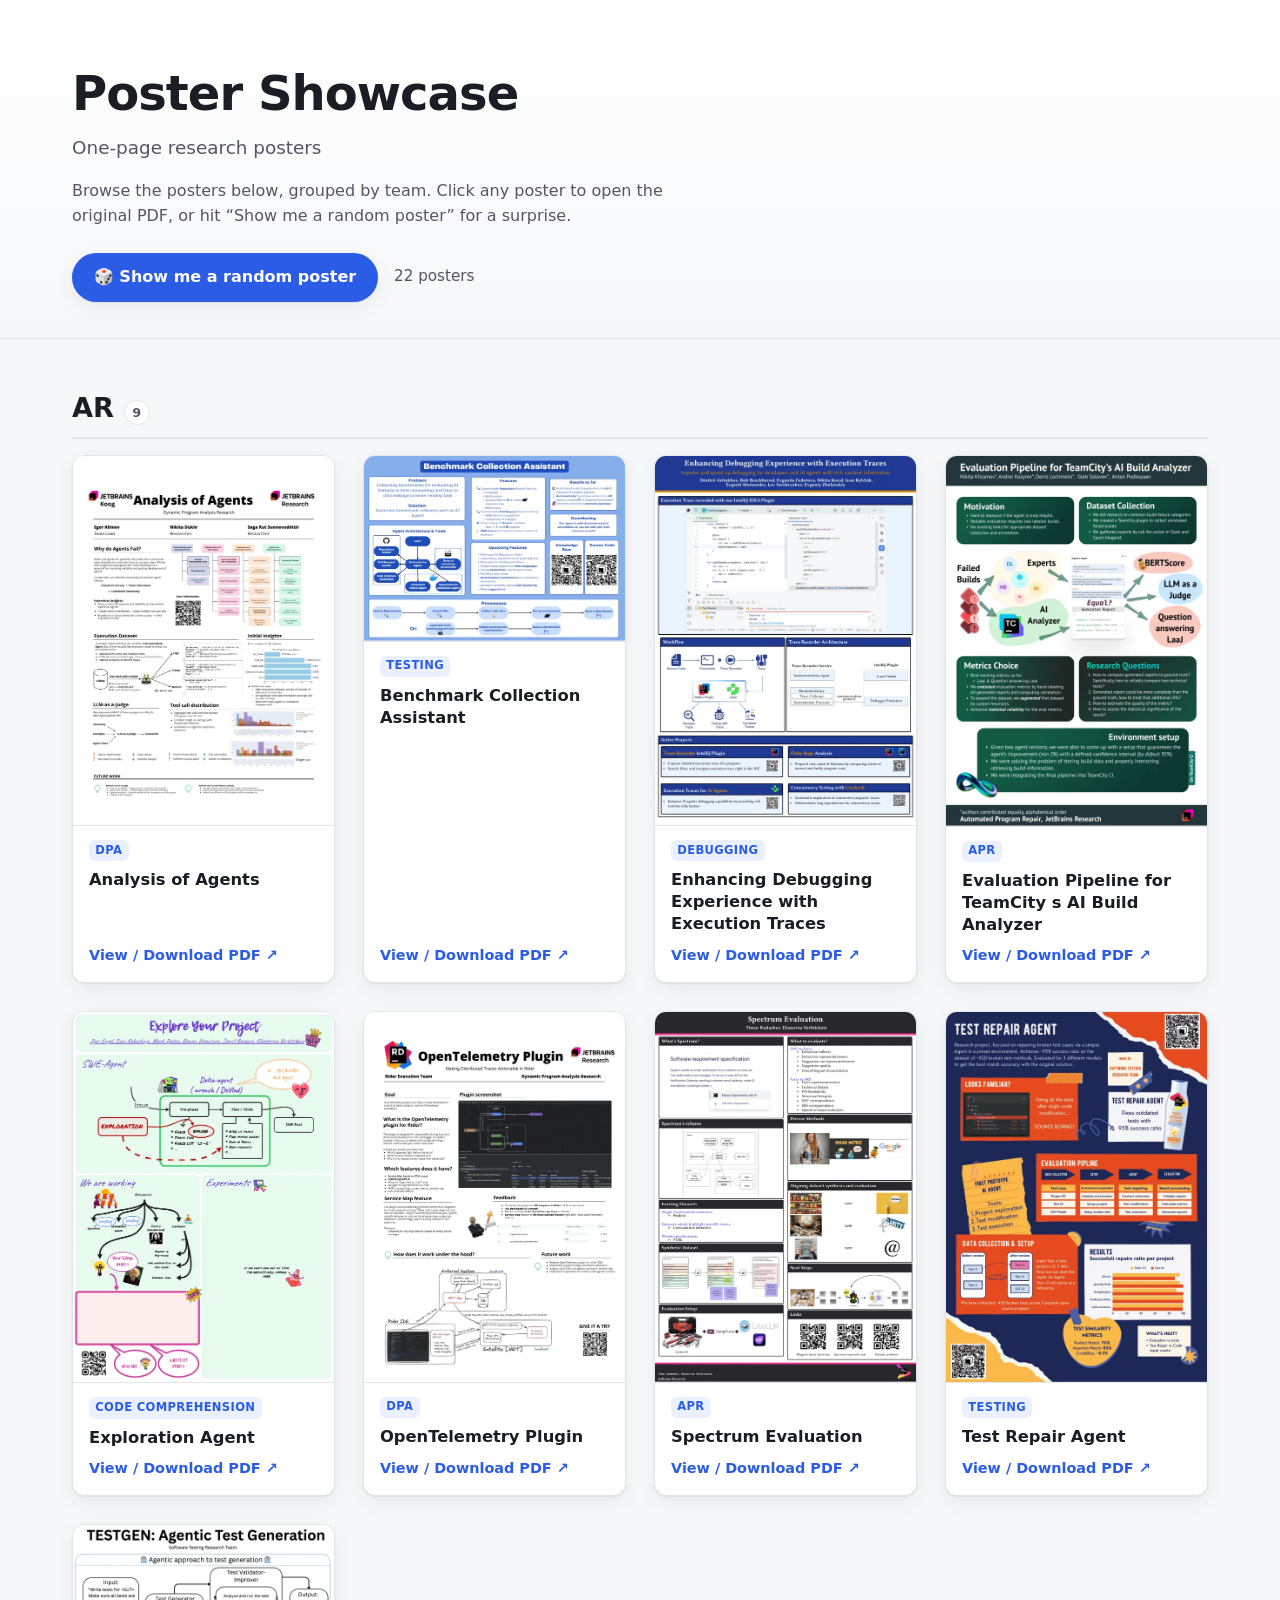
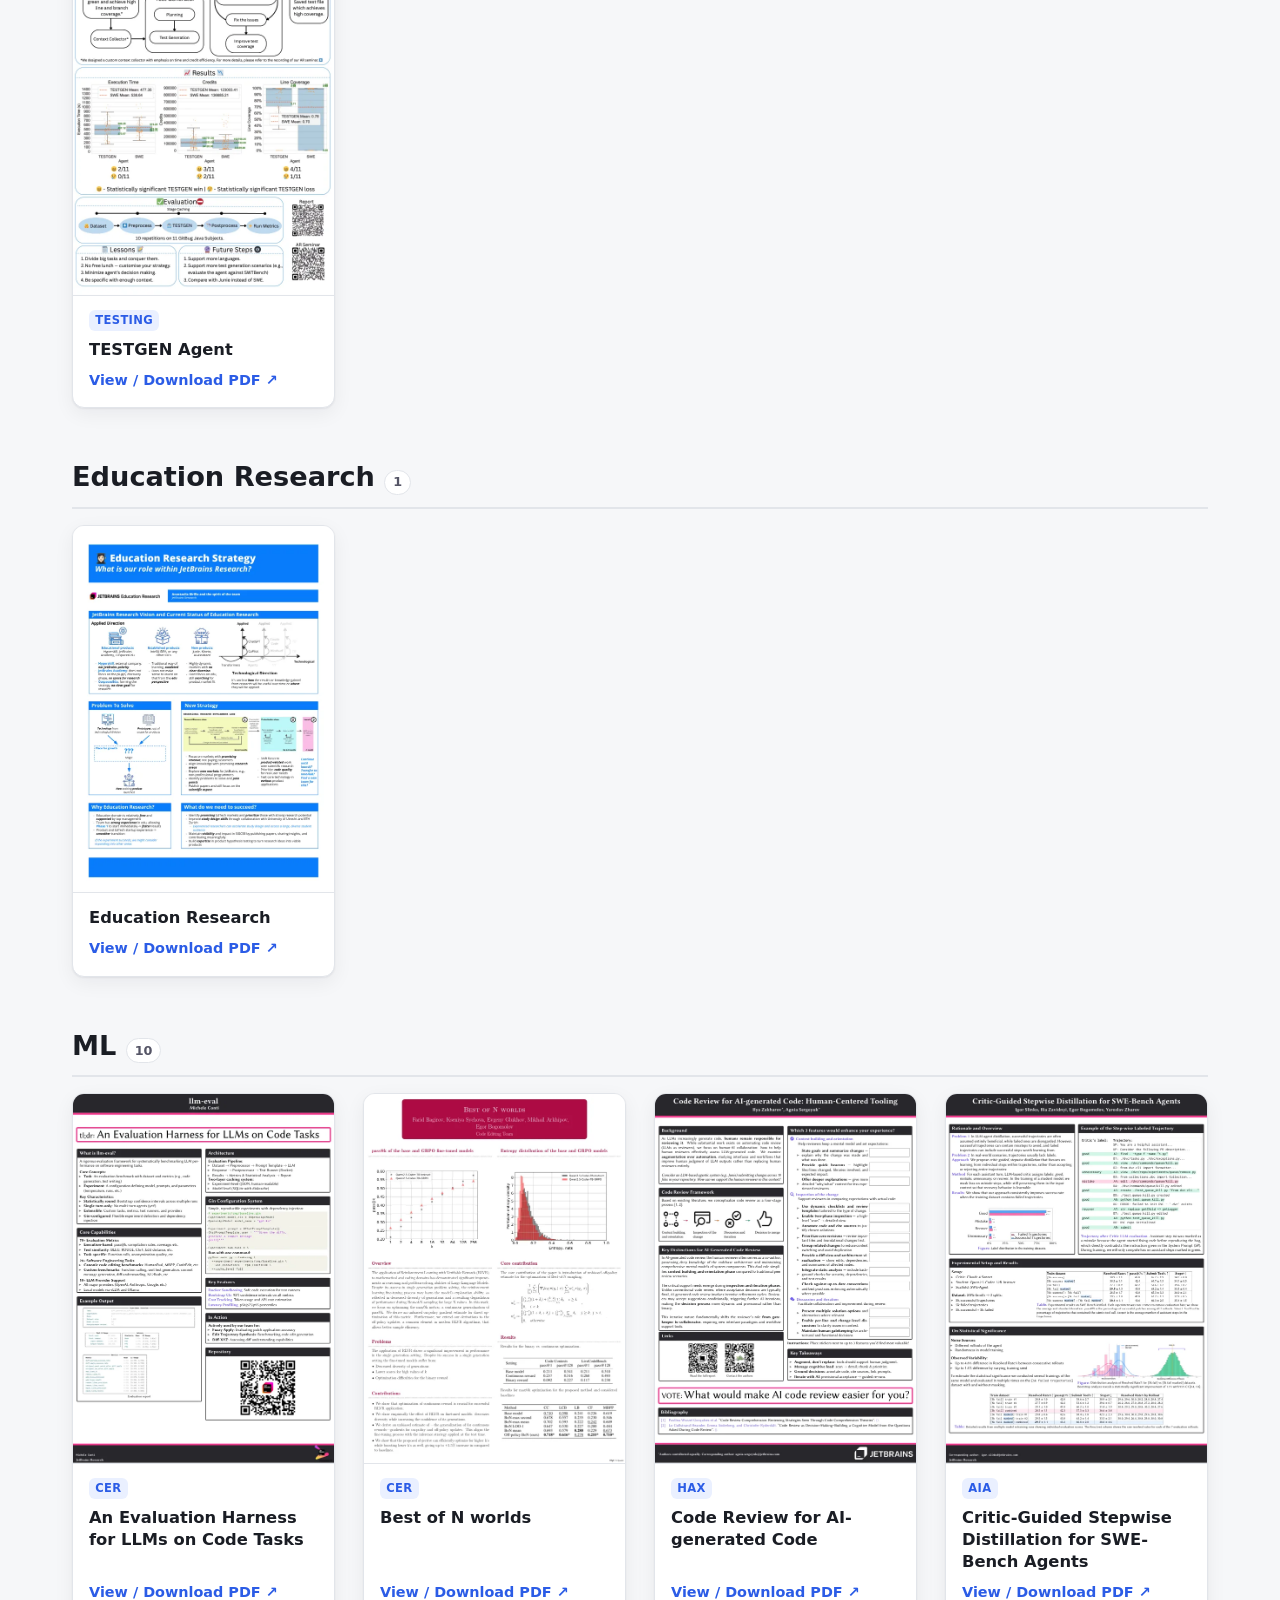
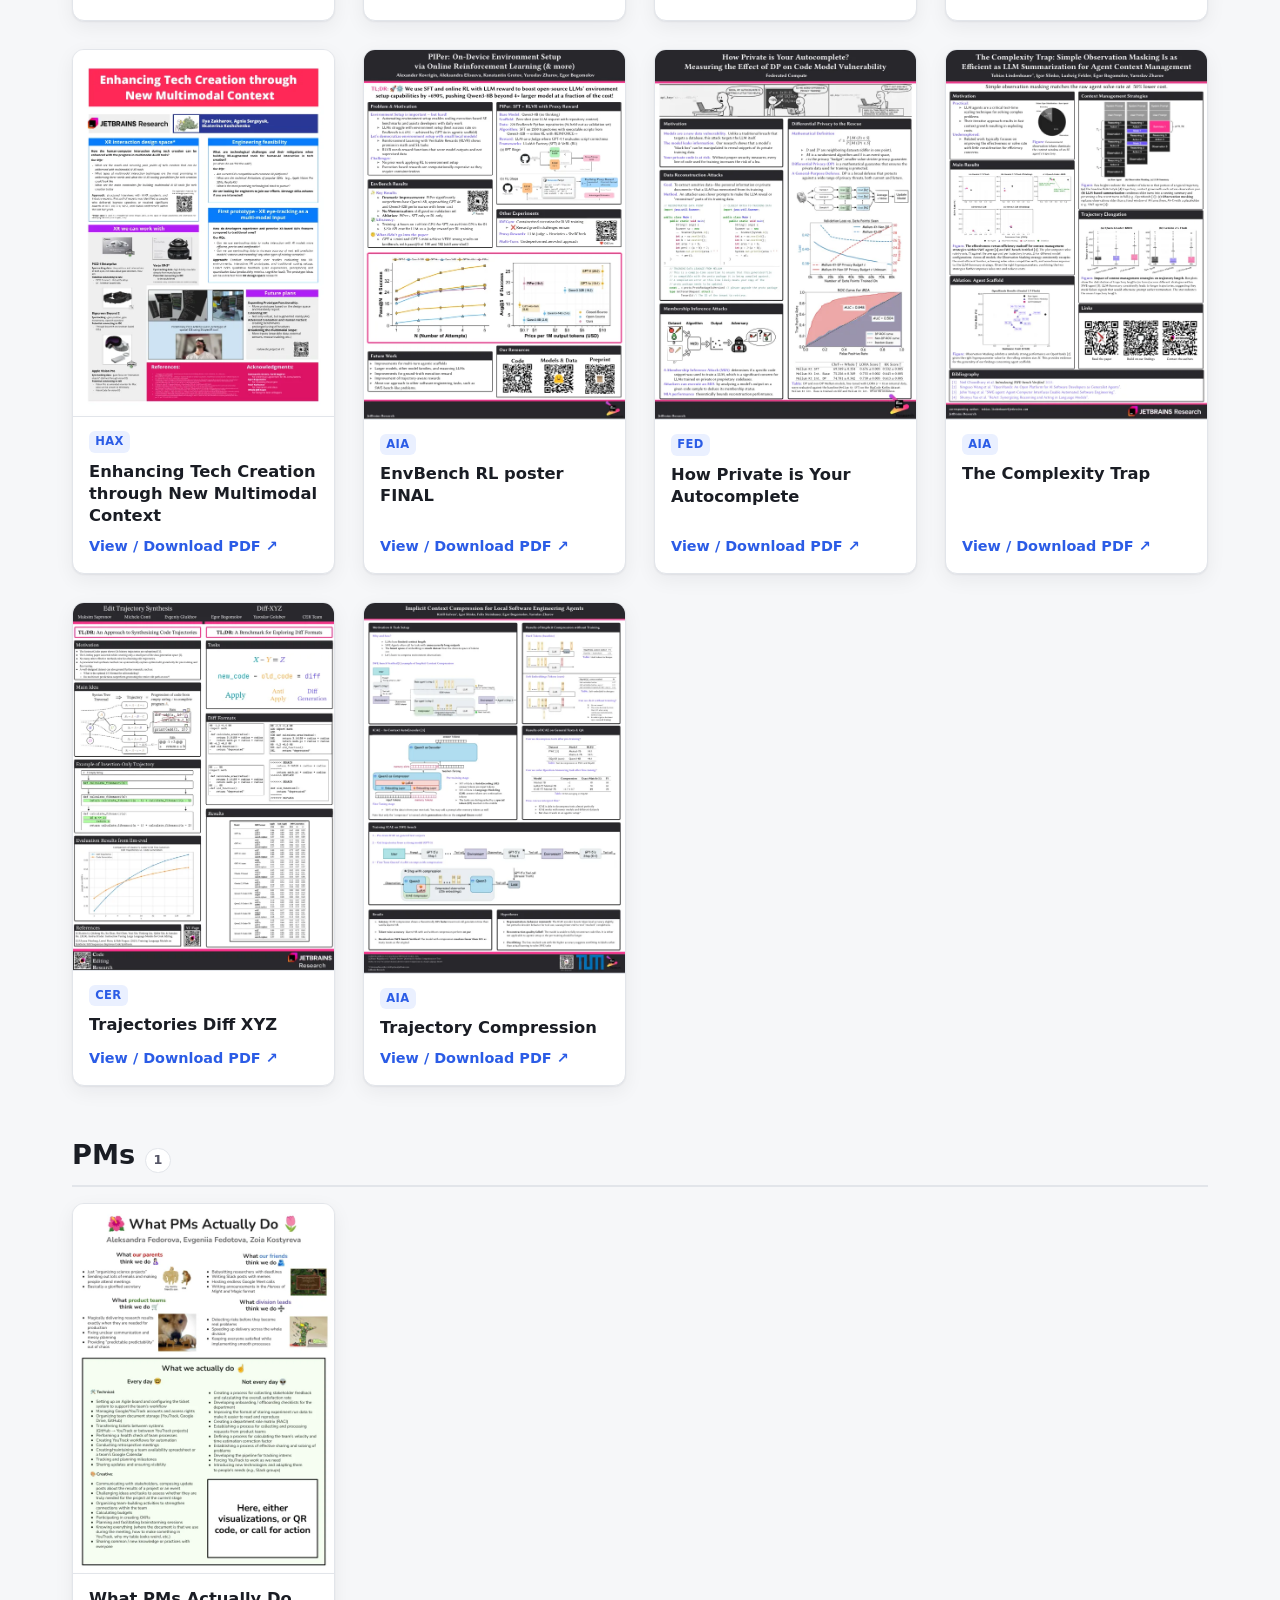
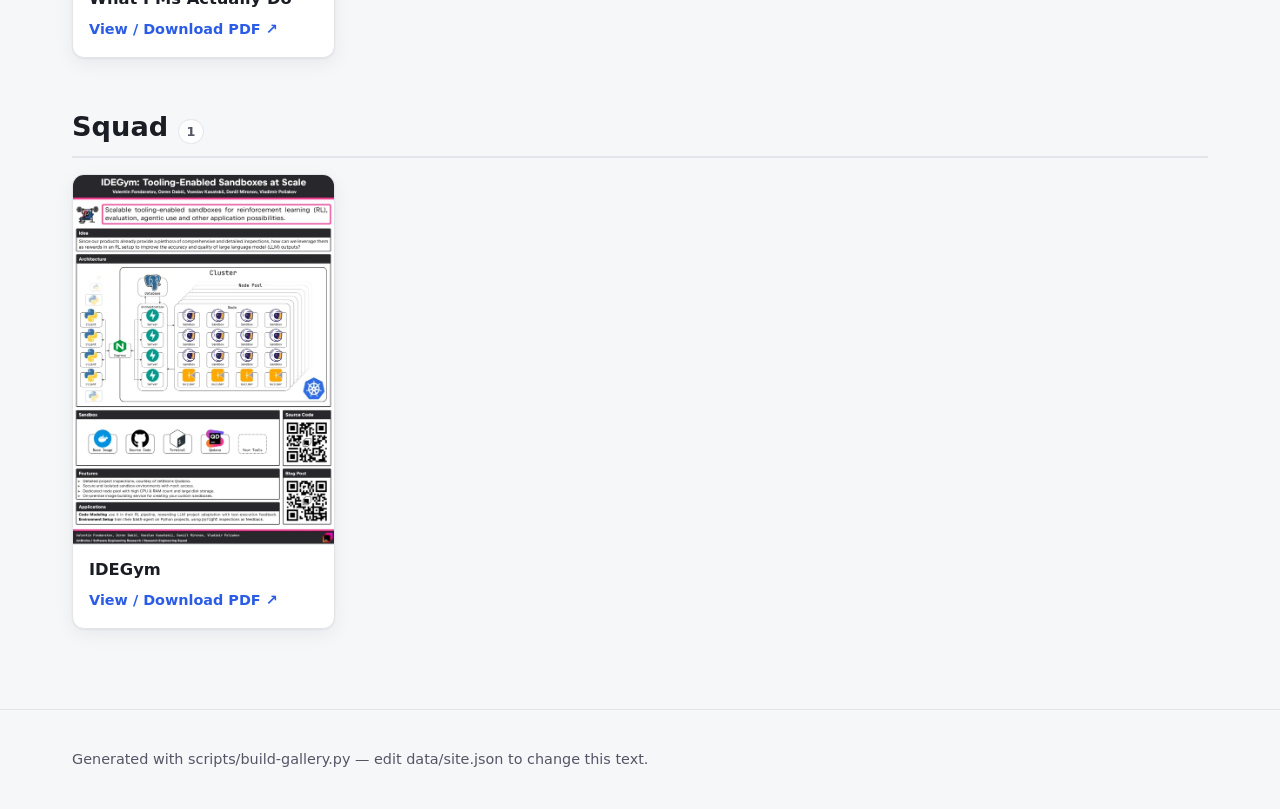
==== index.html @ 32977879 "Static one-page poster gallery with WebP previews and build script - scripts/build-gallery.py render" ====
<!DOCTYPE html>
<!-- AUTO-GENERATED by scripts/build-gallery.py — do not edit by hand.
     Edit data/site.json, data/posters.csv, data/teams.csv, styles.css,
     script.js, or scripts/template.html, then rerun the build script. -->
<html lang="en">
<head>
  <meta charset="utf-8">
  <meta name="viewport" content="width=device-width, initial-scale=1">
  <title>Poster Showcase</title>
  <meta name="description" content="One-page research posters">
  <link rel="stylesheet" href="styles.css">
  <script>document.documentElement.classList.add('js');</script>
</head>
<body>
  <a class="skip-link" href="#gallery">Skip to posters</a>
  <header class="site-header">
    <div class="wrap">
      <h1 class="site-title">Poster Showcase</h1>
      <p class="site-subtitle">One-page research posters</p>
      <p class="site-intro">Browse the posters below, grouped by team. Click any poster to open the original PDF, or hit “Show me a random poster” for a surprise.</p>
      <div class="header-actions">
        <button type="button" id="random-btn" class="btn btn-primary js-only">
          🎲 Show me a random poster
        </button>
        <span class="poster-total">22 posters</span>
      </div>
    </div>
  </header>

  <main id="gallery" class="wrap">
<section class="team" aria-labelledby="team-ar">
  <h2 class="team-heading" id="team-ar">AR <span class="team-count">9</span></h2>
  <div class="grid">
<article class="card" id="poster-ar-dpa-analysis-of-agents" tabindex="-1">
  <a class="card-media" href="posters/%5BAR%5D%5BDPA%5D%20Analysis%20of%20Agents.pdf" target="_blank" rel="noopener" aria-label="Open PDF: Analysis of Agents"><img src="previews/thumbnails/ar-dpa-analysis-of-agents.webp" width="600" height="849" loading="eager" decoding="async" alt="Poster: Analysis of Agents"></a>
  <div class="card-body">
    <p class="card-badge">DPA</p>
    <h3 class="card-title"><a href="posters/%5BAR%5D%5BDPA%5D%20Analysis%20of%20Agents.pdf" target="_blank" rel="noopener">Analysis of Agents</a></h3>
    <a class="pdf-link" href="posters/%5BAR%5D%5BDPA%5D%20Analysis%20of%20Agents.pdf" target="_blank" rel="noopener" download>View / Download PDF <span aria-hidden="true">&#8599;</span></a>
  </div>
</article>
<article class="card" id="poster-ar-testing-benchmark-collection-assistant" tabindex="-1">
  <a class="card-media" href="posters/%5BAR%5D%5BTesting%5D%20Benchmark%20Collection%20Assistant.pdf" target="_blank" rel="noopener" aria-label="Open PDF: Benchmark Collection Assistant"><img src="previews/thumbnails/ar-testing-benchmark-collection-assistant.webp" width="600" height="425" loading="eager" decoding="async" alt="Poster: Benchmark Collection Assistant"></a>
  <div class="card-body">
    <p class="card-badge">Testing</p>
    <h3 class="card-title"><a href="posters/%5BAR%5D%5BTesting%5D%20Benchmark%20Collection%20Assistant.pdf" target="_blank" rel="noopener">Benchmark Collection Assistant</a></h3>
    <a class="pdf-link" href="posters/%5BAR%5D%5BTesting%5D%20Benchmark%20Collection%20Assistant.pdf" target="_blank" rel="noopener" download>View / Download PDF <span aria-hidden="true">&#8599;</span></a>
  </div>
</article>
<article class="card" id="poster-ar-debugging-enhancing-debugging-experience-with-execution-traces" tabindex="-1">
  <a class="card-media" href="posters/%5BAR%5D%5BDebugging%5D%20Enhancing%20Debugging%20Experience%20with%20Execution%20Traces.pdf" target="_blank" rel="noopener" aria-label="Open PDF: Enhancing Debugging Experience with Execution Traces"><img src="previews/thumbnails/ar-debugging-enhancing-debugging-experience-with-execution-traces.webp" width="600" height="849" loading="eager" decoding="async" alt="Poster: Enhancing Debugging Experience with Execution Traces"></a>
  <div class="card-body">
    <p class="card-badge">Debugging</p>
    <h3 class="card-title"><a href="posters/%5BAR%5D%5BDebugging%5D%20Enhancing%20Debugging%20Experience%20with%20Execution%20Traces.pdf" target="_blank" rel="noopener">Enhancing Debugging Experience with Execution Traces</a></h3>
    <a class="pdf-link" href="posters/%5BAR%5D%5BDebugging%5D%20Enhancing%20Debugging%20Experience%20with%20Execution%20Traces.pdf" target="_blank" rel="noopener" download>View / Download PDF <span aria-hidden="true">&#8599;</span></a>
  </div>
</article>
<article class="card" id="poster-ar-apr-evaluation-pipeline-for-teamcity-s-ai-build-analyzer" tabindex="-1">
  <a class="card-media" href="posters/%5BAR%5D%5BAPR%5D%20Evaluation%20Pipeline%20for%20TeamCity_s%20AI%20Build%20Analyzer.pdf" target="_blank" rel="noopener" aria-label="Open PDF: Evaluation Pipeline for TeamCity s AI Build Analyzer"><img src="previews/thumbnails/ar-apr-evaluation-pipeline-for-teamcity-s-ai-build-analyzer.webp" width="600" height="850" loading="eager" decoding="async" alt="Poster: Evaluation Pipeline for TeamCity s AI Build Analyzer"></a>
  <div class="card-body">
    <p class="card-badge">APR</p>
    <h3 class="card-title"><a href="posters/%5BAR%5D%5BAPR%5D%20Evaluation%20Pipeline%20for%20TeamCity_s%20AI%20Build%20Analyzer.pdf" target="_blank" rel="noopener">Evaluation Pipeline for TeamCity s AI Build Analyzer</a></h3>
    <a class="pdf-link" href="posters/%5BAR%5D%5BAPR%5D%20Evaluation%20Pipeline%20for%20TeamCity_s%20AI%20Build%20Analyzer.pdf" target="_blank" rel="noopener" download>View / Download PDF <span aria-hidden="true">&#8599;</span></a>
  </div>
</article>
<article class="card" id="poster-ar-code-comprehension-exploration-agent" tabindex="-1">
  <a class="card-media" href="posters/%5BAR%5D%5BCode%20Comprehension%5D%20Exploration%20Agent.pdf" target="_blank" rel="noopener" aria-label="Open PDF: Exploration Agent"><img src="previews/thumbnails/ar-code-comprehension-exploration-agent.webp" width="600" height="851" loading="lazy" decoding="async" alt="Poster: Exploration Agent"></a>
  <div class="card-body">
    <p class="card-badge">Code Comprehension</p>
    <h3 class="card-title"><a href="posters/%5BAR%5D%5BCode%20Comprehension%5D%20Exploration%20Agent.pdf" target="_blank" rel="noopener">Exploration Agent</a></h3>
    <a class="pdf-link" href="posters/%5BAR%5D%5BCode%20Comprehension%5D%20Exploration%20Agent.pdf" target="_blank" rel="noopener" download>View / Download PDF <span aria-hidden="true">&#8599;</span></a>
  </div>
</article>
<article class="card" id="poster-ar-dpa-opentelemetry-plugin" tabindex="-1">
  <a class="card-media" href="posters/%5BAR%5D%5BDPA%5D%20OpenTelemetry%20Plugin.pdf" target="_blank" rel="noopener" aria-label="Open PDF: OpenTelemetry Plugin"><img src="previews/thumbnails/ar-dpa-opentelemetry-plugin.webp" width="600" height="849" loading="lazy" decoding="async" alt="Poster: OpenTelemetry Plugin"></a>
  <div class="card-body">
    <p class="card-badge">DPA</p>
    <h3 class="card-title"><a href="posters/%5BAR%5D%5BDPA%5D%20OpenTelemetry%20Plugin.pdf" target="_blank" rel="noopener">OpenTelemetry Plugin</a></h3>
    <a class="pdf-link" href="posters/%5BAR%5D%5BDPA%5D%20OpenTelemetry%20Plugin.pdf" target="_blank" rel="noopener" download>View / Download PDF <span aria-hidden="true">&#8599;</span></a>
  </div>
</article>
<article class="card" id="poster-ar-apr-spectrum-evaluation" tabindex="-1">
  <a class="card-media" href="posters/%5BAR%5D%5BAPR%5D%20Spectrum%20Evaluation.pdf" target="_blank" rel="noopener" aria-label="Open PDF: Spectrum Evaluation"><img src="previews/thumbnails/ar-apr-spectrum-evaluation.webp" width="600" height="849" loading="lazy" decoding="async" alt="Poster: Spectrum Evaluation"></a>
  <div class="card-body">
    <p class="card-badge">APR</p>
    <h3 class="card-title"><a href="posters/%5BAR%5D%5BAPR%5D%20Spectrum%20Evaluation.pdf" target="_blank" rel="noopener">Spectrum Evaluation</a></h3>
    <a class="pdf-link" href="posters/%5BAR%5D%5BAPR%5D%20Spectrum%20Evaluation.pdf" target="_blank" rel="noopener" download>View / Download PDF <span aria-hidden="true">&#8599;</span></a>
  </div>
</article>
<article class="card" id="poster-ar-testing-test-repair-agent" tabindex="-1">
  <a class="card-media" href="posters/%5BAR%5D%5BTesting%5D%20Test%20Repair%20Agent.pdf" target="_blank" rel="noopener" aria-label="Open PDF: Test Repair Agent"><img src="previews/thumbnails/ar-testing-test-repair-agent.webp" width="600" height="850" loading="lazy" decoding="async" alt="Poster: Test Repair Agent"></a>
  <div class="card-body">
    <p class="card-badge">Testing</p>
    <h3 class="card-title"><a href="posters/%5BAR%5D%5BTesting%5D%20Test%20Repair%20Agent.pdf" target="_blank" rel="noopener">Test Repair Agent</a></h3>
    <a class="pdf-link" href="posters/%5BAR%5D%5BTesting%5D%20Test%20Repair%20Agent.pdf" target="_blank" rel="noopener" download>View / Download PDF <span aria-hidden="true">&#8599;</span></a>
  </div>
</article>
<article class="card" id="poster-ar-testing-testgen-agent" tabindex="-1">
  <a class="card-media" href="posters/%5BAR%5D%5BTesting%5D%20TESTGEN%20Agent.pdf" target="_blank" rel="noopener" aria-label="Open PDF: TESTGEN Agent"><img src="previews/thumbnails/ar-testing-testgen-agent.webp" width="600" height="850" loading="lazy" decoding="async" alt="Poster: TESTGEN Agent"></a>
  <div class="card-body">
    <p class="card-badge">Testing</p>
    <h3 class="card-title"><a href="posters/%5BAR%5D%5BTesting%5D%20TESTGEN%20Agent.pdf" target="_blank" rel="noopener">TESTGEN Agent</a></h3>
    <a class="pdf-link" href="posters/%5BAR%5D%5BTesting%5D%20TESTGEN%20Agent.pdf" target="_blank" rel="noopener" download>View / Download PDF <span aria-hidden="true">&#8599;</span></a>
  </div>
</article>
  </div>
</section>
<section class="team" aria-labelledby="team-education-research">
  <h2 class="team-heading" id="team-education-research">Education Research <span class="team-count">1</span></h2>
  <div class="grid">
<article class="card" id="poster-education-research" tabindex="-1">
  <a class="card-media" href="posters/%5BEducation%20Research%5D.pdf" target="_blank" rel="noopener" aria-label="Open PDF: Education Research"><img src="previews/thumbnails/education-research.webp" width="600" height="843" loading="lazy" decoding="async" alt="Poster: Education Research"></a>
  <div class="card-body">
    <h3 class="card-title"><a href="posters/%5BEducation%20Research%5D.pdf" target="_blank" rel="noopener">Education Research</a></h3>
    <a class="pdf-link" href="posters/%5BEducation%20Research%5D.pdf" target="_blank" rel="noopener" download>View / Download PDF <span aria-hidden="true">&#8599;</span></a>
  </div>
</article>
  </div>
</section>
<section class="team" aria-labelledby="team-ml">
  <h2 class="team-heading" id="team-ml">ML <span class="team-count">10</span></h2>
  <div class="grid">
<article class="card" id="poster-ml-cer-an-evaluation-harness-for-llms-on-code-tasks" tabindex="-1">
  <a class="card-media" href="posters/%5BML%5D%5BCER%5D%20An%20Evaluation%20Harness%20for%20LLMs%20on%20Code%20Tasks.pdf" target="_blank" rel="noopener" aria-label="Open PDF: An Evaluation Harness for LLMs on Code Tasks"><img src="previews/thumbnails/ml-cer-an-evaluation-harness-for-llms-on-code-tasks.webp" width="600" height="849" loading="lazy" decoding="async" alt="Poster: An Evaluation Harness for LLMs on Code Tasks"></a>
  <div class="card-body">
    <p class="card-badge">CER</p>
    <h3 class="card-title"><a href="posters/%5BML%5D%5BCER%5D%20An%20Evaluation%20Harness%20for%20LLMs%20on%20Code%20Tasks.pdf" target="_blank" rel="noopener">An Evaluation Harness for LLMs on Code Tasks</a></h3>
    <a class="pdf-link" href="posters/%5BML%5D%5BCER%5D%20An%20Evaluation%20Harness%20for%20LLMs%20on%20Code%20Tasks.pdf" target="_blank" rel="noopener" download>View / Download PDF <span aria-hidden="true">&#8599;</span></a>
  </div>
</article>
<article class="card" id="poster-ml-cer-best-of-n-worlds" tabindex="-1">
  <a class="card-media" href="posters/%5BML%5D%5BCER%5D%20Best%20of%20N%20worlds.pdf" target="_blank" rel="noopener" aria-label="Open PDF: Best of N worlds"><img src="previews/thumbnails/ml-cer-best-of-n-worlds.webp" width="600" height="849" loading="lazy" decoding="async" alt="Poster: Best of N worlds"></a>
  <div class="card-body">
    <p class="card-badge">CER</p>
    <h3 class="card-title"><a href="posters/%5BML%5D%5BCER%5D%20Best%20of%20N%20worlds.pdf" target="_blank" rel="noopener">Best of N worlds</a></h3>
    <a class="pdf-link" href="posters/%5BML%5D%5BCER%5D%20Best%20of%20N%20worlds.pdf" target="_blank" rel="noopener" download>View / Download PDF <span aria-hidden="true">&#8599;</span></a>
  </div>
</article>
<article class="card" id="poster-ml-hax-code-review-for-ai-generated-code" tabindex="-1">
  <a class="card-media" href="posters/%5BML%5D%5BHAX%5D%20Code%20Review%20for%20AI-generated%20Code.pdf" target="_blank" rel="noopener" aria-label="Open PDF: Code Review for AI-generated Code"><img src="previews/thumbnails/ml-hax-code-review-for-ai-generated-code.webp" width="600" height="849" loading="lazy" decoding="async" alt="Poster: Code Review for AI-generated Code"></a>
  <div class="card-body">
    <p class="card-badge">HAX</p>
    <h3 class="card-title"><a href="posters/%5BML%5D%5BHAX%5D%20Code%20Review%20for%20AI-generated%20Code.pdf" target="_blank" rel="noopener">Code Review for AI-generated Code</a></h3>
    <a class="pdf-link" href="posters/%5BML%5D%5BHAX%5D%20Code%20Review%20for%20AI-generated%20Code.pdf" target="_blank" rel="noopener" download>View / Download PDF <span aria-hidden="true">&#8599;</span></a>
  </div>
</article>
<article class="card" id="poster-ml-aia-critic-guided-stepwise-distillation-for-swe-bench-agents" tabindex="-1">
  <a class="card-media" href="posters/%5BML%5D%5BAIA%5D%20Critic-Guided%20Stepwise%20Distillation%20for%20SWE-Bench%20Agents.pdf" target="_blank" rel="noopener" aria-label="Open PDF: Critic-Guided Stepwise Distillation for SWE-Bench Agents"><img src="previews/thumbnails/ml-aia-critic-guided-stepwise-distillation-for-swe-bench-agents.webp" width="600" height="849" loading="lazy" decoding="async" alt="Poster: Critic-Guided Stepwise Distillation for SWE-Bench Agents"></a>
  <div class="card-body">
    <p class="card-badge">AIA</p>
    <h3 class="card-title"><a href="posters/%5BML%5D%5BAIA%5D%20Critic-Guided%20Stepwise%20Distillation%20for%20SWE-Bench%20Agents.pdf" target="_blank" rel="noopener">Critic-Guided Stepwise Distillation for SWE-Bench Agents</a></h3>
    <a class="pdf-link" href="posters/%5BML%5D%5BAIA%5D%20Critic-Guided%20Stepwise%20Distillation%20for%20SWE-Bench%20Agents.pdf" target="_blank" rel="noopener" download>View / Download PDF <span aria-hidden="true">&#8599;</span></a>
  </div>
</article>
<article class="card" id="poster-ml-hax-enhancing-tech-creation-through-new-multimodal-context" tabindex="-1">
  <a class="card-media" href="posters/%5BML%5D%5BHAX%5D%20Enhancing%20Tech%20Creation%20through%20New%20Multimodal%20Context.pdf" target="_blank" rel="noopener" aria-label="Open PDF: Enhancing Tech Creation through New Multimodal Context"><img src="previews/thumbnails/ml-hax-enhancing-tech-creation-through-new-multimodal-context.webp" width="600" height="843" loading="lazy" decoding="async" alt="Poster: Enhancing Tech Creation through New Multimodal Context"></a>
  <div class="card-body">
    <p class="card-badge">HAX</p>
    <h3 class="card-title"><a href="posters/%5BML%5D%5BHAX%5D%20Enhancing%20Tech%20Creation%20through%20New%20Multimodal%20Context.pdf" target="_blank" rel="noopener">Enhancing Tech Creation through New Multimodal Context</a></h3>
    <a class="pdf-link" href="posters/%5BML%5D%5BHAX%5D%20Enhancing%20Tech%20Creation%20through%20New%20Multimodal%20Context.pdf" target="_blank" rel="noopener" download>View / Download PDF <span aria-hidden="true">&#8599;</span></a>
  </div>
</article>
<article class="card" id="poster-ml-aia-envbench-rl-poster-final-1" tabindex="-1">
  <a class="card-media" href="posters/%5BML%5D%5BAIA%5D%20EnvBench_RL_poster_FINAL%20%281%29.pdf" target="_blank" rel="noopener" aria-label="Open PDF: EnvBench RL poster FINAL"><img src="previews/thumbnails/ml-aia-envbench-rl-poster-final-1.webp" width="600" height="849" loading="lazy" decoding="async" alt="Poster: EnvBench RL poster FINAL"></a>
  <div class="card-body">
    <p class="card-badge">AIA</p>
    <h3 class="card-title"><a href="posters/%5BML%5D%5BAIA%5D%20EnvBench_RL_poster_FINAL%20%281%29.pdf" target="_blank" rel="noopener">EnvBench RL poster FINAL</a></h3>
    <a class="pdf-link" href="posters/%5BML%5D%5BAIA%5D%20EnvBench_RL_poster_FINAL%20%281%29.pdf" target="_blank" rel="noopener" download>View / Download PDF <span aria-hidden="true">&#8599;</span></a>
  </div>
</article>
<article class="card" id="poster-ml-fed-how-private-is-your-autocomplete" tabindex="-1">
  <a class="card-media" href="posters/%5BML%5D%5BFED%5D%20How%20Private%20is%20Your%20Autocomplete_.pdf" target="_blank" rel="noopener" aria-label="Open PDF: How Private is Your Autocomplete"><img src="previews/thumbnails/ml-fed-how-private-is-your-autocomplete.webp" width="600" height="850" loading="lazy" decoding="async" alt="Poster: How Private is Your Autocomplete"></a>
  <div class="card-body">
    <p class="card-badge">FED</p>
    <h3 class="card-title"><a href="posters/%5BML%5D%5BFED%5D%20How%20Private%20is%20Your%20Autocomplete_.pdf" target="_blank" rel="noopener">How Private is Your Autocomplete</a></h3>
    <a class="pdf-link" href="posters/%5BML%5D%5BFED%5D%20How%20Private%20is%20Your%20Autocomplete_.pdf" target="_blank" rel="noopener" download>View / Download PDF <span aria-hidden="true">&#8599;</span></a>
  </div>
</article>
<article class="card" id="poster-ml-aia-the-complexity-trap" tabindex="-1">
  <a class="card-media" href="posters/%5BML%5D%5BAIA%5D%20The%20Complexity%20Trap.pdf" target="_blank" rel="noopener" aria-label="Open PDF: The Complexity Trap"><img src="previews/thumbnails/ml-aia-the-complexity-trap.webp" width="600" height="849" loading="lazy" decoding="async" alt="Poster: The Complexity Trap"></a>
  <div class="card-body">
    <p class="card-badge">AIA</p>
    <h3 class="card-title"><a href="posters/%5BML%5D%5BAIA%5D%20The%20Complexity%20Trap.pdf" target="_blank" rel="noopener">The Complexity Trap</a></h3>
    <a class="pdf-link" href="posters/%5BML%5D%5BAIA%5D%20The%20Complexity%20Trap.pdf" target="_blank" rel="noopener" download>View / Download PDF <span aria-hidden="true">&#8599;</span></a>
  </div>
</article>
<article class="card" id="poster-ml-cer-trajectories-diff-xyz" tabindex="-1">
  <a class="card-media" href="posters/%5BML%5D%5BCER%5D%20Trajectories_Diff_XYZ.pdf" target="_blank" rel="noopener" aria-label="Open PDF: Trajectories Diff XYZ"><img src="previews/thumbnails/ml-cer-trajectories-diff-xyz.webp" width="600" height="843" loading="lazy" decoding="async" alt="Poster: Trajectories Diff XYZ"></a>
  <div class="card-body">
    <p class="card-badge">CER</p>
    <h3 class="card-title"><a href="posters/%5BML%5D%5BCER%5D%20Trajectories_Diff_XYZ.pdf" target="_blank" rel="noopener">Trajectories Diff XYZ</a></h3>
    <a class="pdf-link" href="posters/%5BML%5D%5BCER%5D%20Trajectories_Diff_XYZ.pdf" target="_blank" rel="noopener" download>View / Download PDF <span aria-hidden="true">&#8599;</span></a>
  </div>
</article>
<article class="card" id="poster-ml-aia-trajectory-compression" tabindex="-1">
  <a class="card-media" href="posters/%5BML%5D%5BAIA%5D%20Trajectory_Compression.pdf" target="_blank" rel="noopener" aria-label="Open PDF: Trajectory Compression"><img src="previews/thumbnails/ml-aia-trajectory-compression.webp" width="600" height="850" loading="lazy" decoding="async" alt="Poster: Trajectory Compression"></a>
  <div class="card-body">
    <p class="card-badge">AIA</p>
    <h3 class="card-title"><a href="posters/%5BML%5D%5BAIA%5D%20Trajectory_Compression.pdf" target="_blank" rel="noopener">Trajectory Compression</a></h3>
    <a class="pdf-link" href="posters/%5BML%5D%5BAIA%5D%20Trajectory_Compression.pdf" target="_blank" rel="noopener" download>View / Download PDF <span aria-hidden="true">&#8599;</span></a>
  </div>
</article>
  </div>
</section>
<section class="team" aria-labelledby="team-pms">
  <h2 class="team-heading" id="team-pms">PMs <span class="team-count">1</span></h2>
  <div class="grid">
<article class="card" id="poster-pms-what-pms-actually-do" tabindex="-1">
  <a class="card-media" href="posters/%5BPMs%5D%20What%20PMs%20Actually%20Do.pdf" target="_blank" rel="noopener" aria-label="Open PDF: What PMs Actually Do"><img src="previews/thumbnails/pms-what-pms-actually-do.webp" width="600" height="850" loading="lazy" decoding="async" alt="Poster: What PMs Actually Do"></a>
  <div class="card-body">
    <h3 class="card-title"><a href="posters/%5BPMs%5D%20What%20PMs%20Actually%20Do.pdf" target="_blank" rel="noopener">What PMs Actually Do</a></h3>
    <a class="pdf-link" href="posters/%5BPMs%5D%20What%20PMs%20Actually%20Do.pdf" target="_blank" rel="noopener" download>View / Download PDF <span aria-hidden="true">&#8599;</span></a>
  </div>
</article>
  </div>
</section>
<section class="team" aria-labelledby="team-squad">
  <h2 class="team-heading" id="team-squad">Squad <span class="team-count">1</span></h2>
  <div class="grid">
<article class="card" id="poster-squad-idegym" tabindex="-1">
  <a class="card-media" href="posters/%5BSquad%5D%20IDEGym.pdf" target="_blank" rel="noopener" aria-label="Open PDF: IDEGym"><img src="previews/thumbnails/squad-idegym.webp" width="600" height="849" loading="lazy" decoding="async" alt="Poster: IDEGym"></a>
  <div class="card-body">
    <h3 class="card-title"><a href="posters/%5BSquad%5D%20IDEGym.pdf" target="_blank" rel="noopener">IDEGym</a></h3>
    <a class="pdf-link" href="posters/%5BSquad%5D%20IDEGym.pdf" target="_blank" rel="noopener" download>View / Download PDF <span aria-hidden="true">&#8599;</span></a>
  </div>
</article>
  </div>
</section>
  </main>

  <footer class="site-footer">
    <div class="wrap">
      <p>Generated with scripts/build-gallery.py — edit data/site.json to change this text.</p>
    </div>
  </footer>

  <script src="script.js" defer></script>
</body>
</html>
---- styles.css ----
/* Poster Showcase — hand-edited source stylesheet. */
:root {
  --bg: #f6f7f9;
  --surface: #ffffff;
  --ink: #1a1d24;
  --ink-soft: #556;
  --line: #e2e5ea;
  --brand: #2b5ce6;
  --brand-ink: #ffffff;
  --highlight: #ffd54a;
  --radius: 12px;
  --shadow: 0 1px 2px rgba(20, 25, 40, .06), 0 6px 20px rgba(20, 25, 40, .06);
  --wrap: 1200px;
}

* { box-sizing: border-box; }

html { scroll-behavior: smooth; }

body {
  margin: 0;
  background: var(--bg);
  color: var(--ink);
  font: 16px/1.55 system-ui, -apple-system, "Segoe UI", Roboto, Helvetica, Arial, sans-serif;
  -webkit-font-smoothing: antialiased;
}

.wrap { max-width: var(--wrap); margin-inline: auto; padding-inline: clamp(16px, 4vw, 32px); }

/* Skip link */
.skip-link {
  position: absolute; left: 8px; top: -48px;
  background: var(--ink); color: #fff; padding: 8px 14px;
  border-radius: 8px; z-index: 10; transition: top .15s ease;
}
.skip-link:focus { top: 8px; }

/* Header */
.site-header {
  background: linear-gradient(180deg, #fff, var(--bg));
  border-bottom: 1px solid var(--line);
  padding-block: clamp(28px, 6vw, 56px) clamp(20px, 4vw, 36px);
}
.site-title { margin: 0; font-size: clamp(1.9rem, 5vw, 3rem); letter-spacing: -.02em; }
.site-subtitle { margin: .25rem 0 0; color: var(--ink-soft); font-size: 1.15rem; }
.site-intro { margin: 1rem 0 0; max-width: 62ch; color: var(--ink-soft); }

.header-actions {
  margin-top: 1.5rem; display: flex; align-items: center; gap: 1rem; flex-wrap: wrap;
}
.poster-total { color: var(--ink-soft); font-size: .95rem; }

/* Button */
.btn {
  font: inherit; font-weight: 600; cursor: pointer;
  border: 1px solid transparent; border-radius: 999px;
  padding: .7em 1.3em; transition: transform .1s ease, box-shadow .15s ease, background .15s ease;
}
.btn-primary { background: var(--brand); color: var(--brand-ink); box-shadow: var(--shadow); }
.btn-primary:hover { transform: translateY(-1px); background: #1f4bd0; }
.btn-primary:active { transform: translateY(0); }

/* Progressive enhancement: hide JS-only controls when JS is off */
.js-only { display: none; }
.js .js-only { display: inline-flex; align-items: center; gap: .4em; }

/* Sections */
.team { margin-block: clamp(28px, 5vw, 48px); scroll-margin-top: 1rem; }
.team-heading {
  font-size: clamp(1.3rem, 3vw, 1.7rem); margin: 0 0 1rem;
  padding-bottom: .5rem; border-bottom: 2px solid var(--line);
  display: flex; align-items: baseline; gap: .6rem;
}
.team-count {
  font-size: .8rem; font-weight: 600; color: var(--ink-soft);
  background: var(--surface); border: 1px solid var(--line);
  border-radius: 999px; padding: .1em .6em;
}

/* Grid of cards */
.grid {
  display: grid; gap: clamp(16px, 2.5vw, 28px);
  grid-template-columns: repeat(auto-fill, minmax(260px, 1fr));
}

/* Card */
.card {
  background: var(--surface); border: 1px solid var(--line);
  border-radius: var(--radius); overflow: hidden;
  display: flex; flex-direction: column; box-shadow: var(--shadow);
  transition: transform .12s ease, box-shadow .15s ease;
}
.card:hover { transform: translateY(-3px); box-shadow: 0 8px 28px rgba(20,25,40,.12); }
.card:focus-visible { outline: 3px solid var(--brand); outline-offset: 3px; }

.card-media {
  display: block; background: #eceef2; line-height: 0;
  border-bottom: 1px solid var(--line);
}
.card-media img {
  width: 100%; height: auto; display: block;
  aspect-ratio: auto; object-fit: contain;
}

.card-body { padding: 14px 16px 16px; display: flex; flex-direction: column; gap: .5rem; flex: 1; }
.card-badge {
  align-self: flex-start; margin: 0; font-size: .72rem; font-weight: 700;
  letter-spacing: .03em; text-transform: uppercase; color: var(--brand);
  background: #eaf0ff; border-radius: 6px; padding: .15em .55em;
}
.card-title { margin: 0; font-size: 1.02rem; line-height: 1.35; }
.card-title a { color: var(--ink); text-decoration: none; }
.card-title a:hover { text-decoration: underline; }
.card-authors { margin: 0; color: var(--ink-soft); font-size: .9rem; }
.card-desc { margin: 0; color: var(--ink-soft); font-size: .9rem; }
.pdf-link {
  margin-top: auto; align-self: flex-start; font-size: .9rem; font-weight: 600;
  color: var(--brand); text-decoration: none;
}
.pdf-link:hover { text-decoration: underline; }

/* Focus visibility everywhere */
a:focus-visible, button:focus-visible {
  outline: 3px solid var(--brand); outline-offset: 2px; border-radius: 4px;
}

/* Random-poster highlight */
.card.is-highlighted { animation: poster-pop 1.8s ease; }
@keyframes poster-pop {
  0%   { box-shadow: 0 0 0 0 rgba(255, 213, 74, 0); }
  15%  { box-shadow: 0 0 0 6px rgba(255, 213, 74, .9); transform: translateY(-3px); }
  100% { box-shadow: 0 0 0 0 rgba(255, 213, 74, 0); }
}
.card.is-highlighted { outline: 3px solid var(--highlight); outline-offset: 2px; }

/* Footer */
.site-footer {
  margin-top: clamp(40px, 8vw, 80px); border-top: 1px solid var(--line);
  padding-block: 24px; color: var(--ink-soft); font-size: .9rem;
}

/* Reduced motion */
@media (prefers-reduced-motion: reduce) {
  html { scroll-behavior: auto; }
  .card, .btn { transition: none; }
  .card.is-highlighted { animation: none; }
}
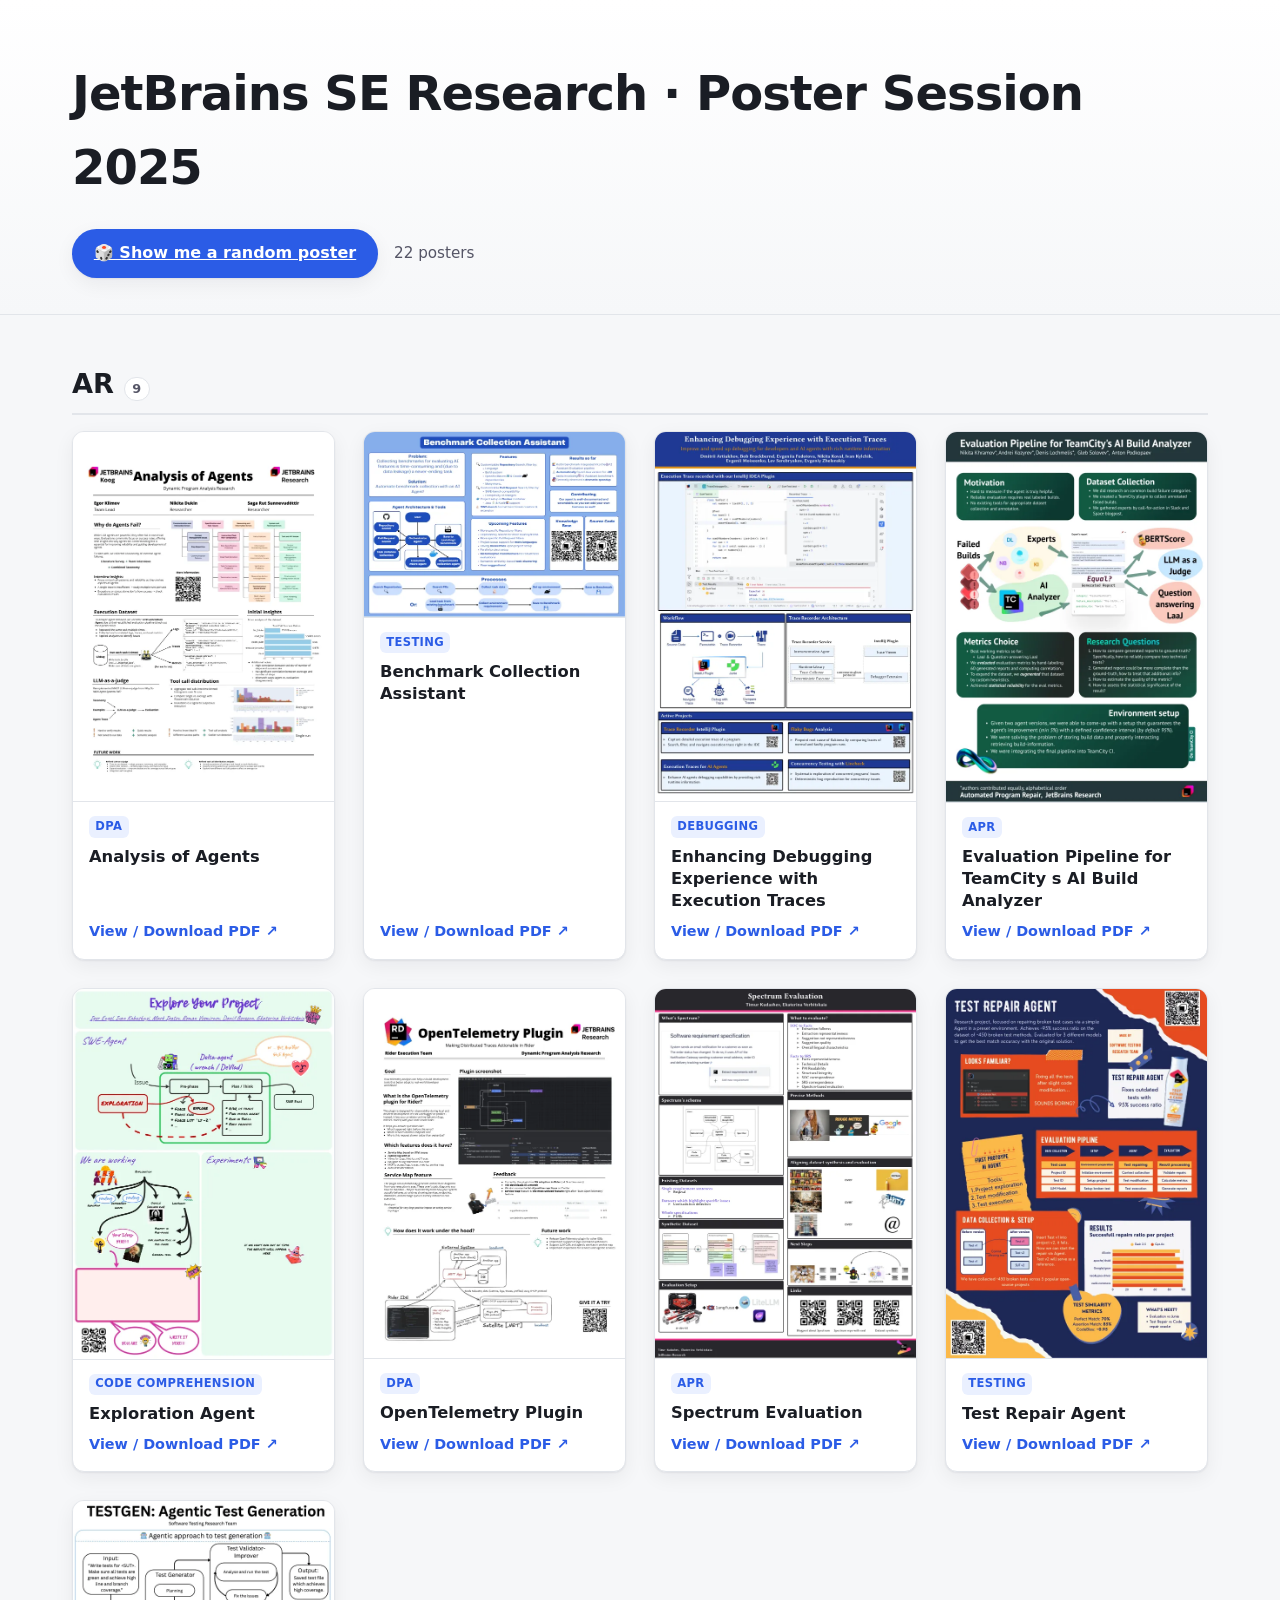
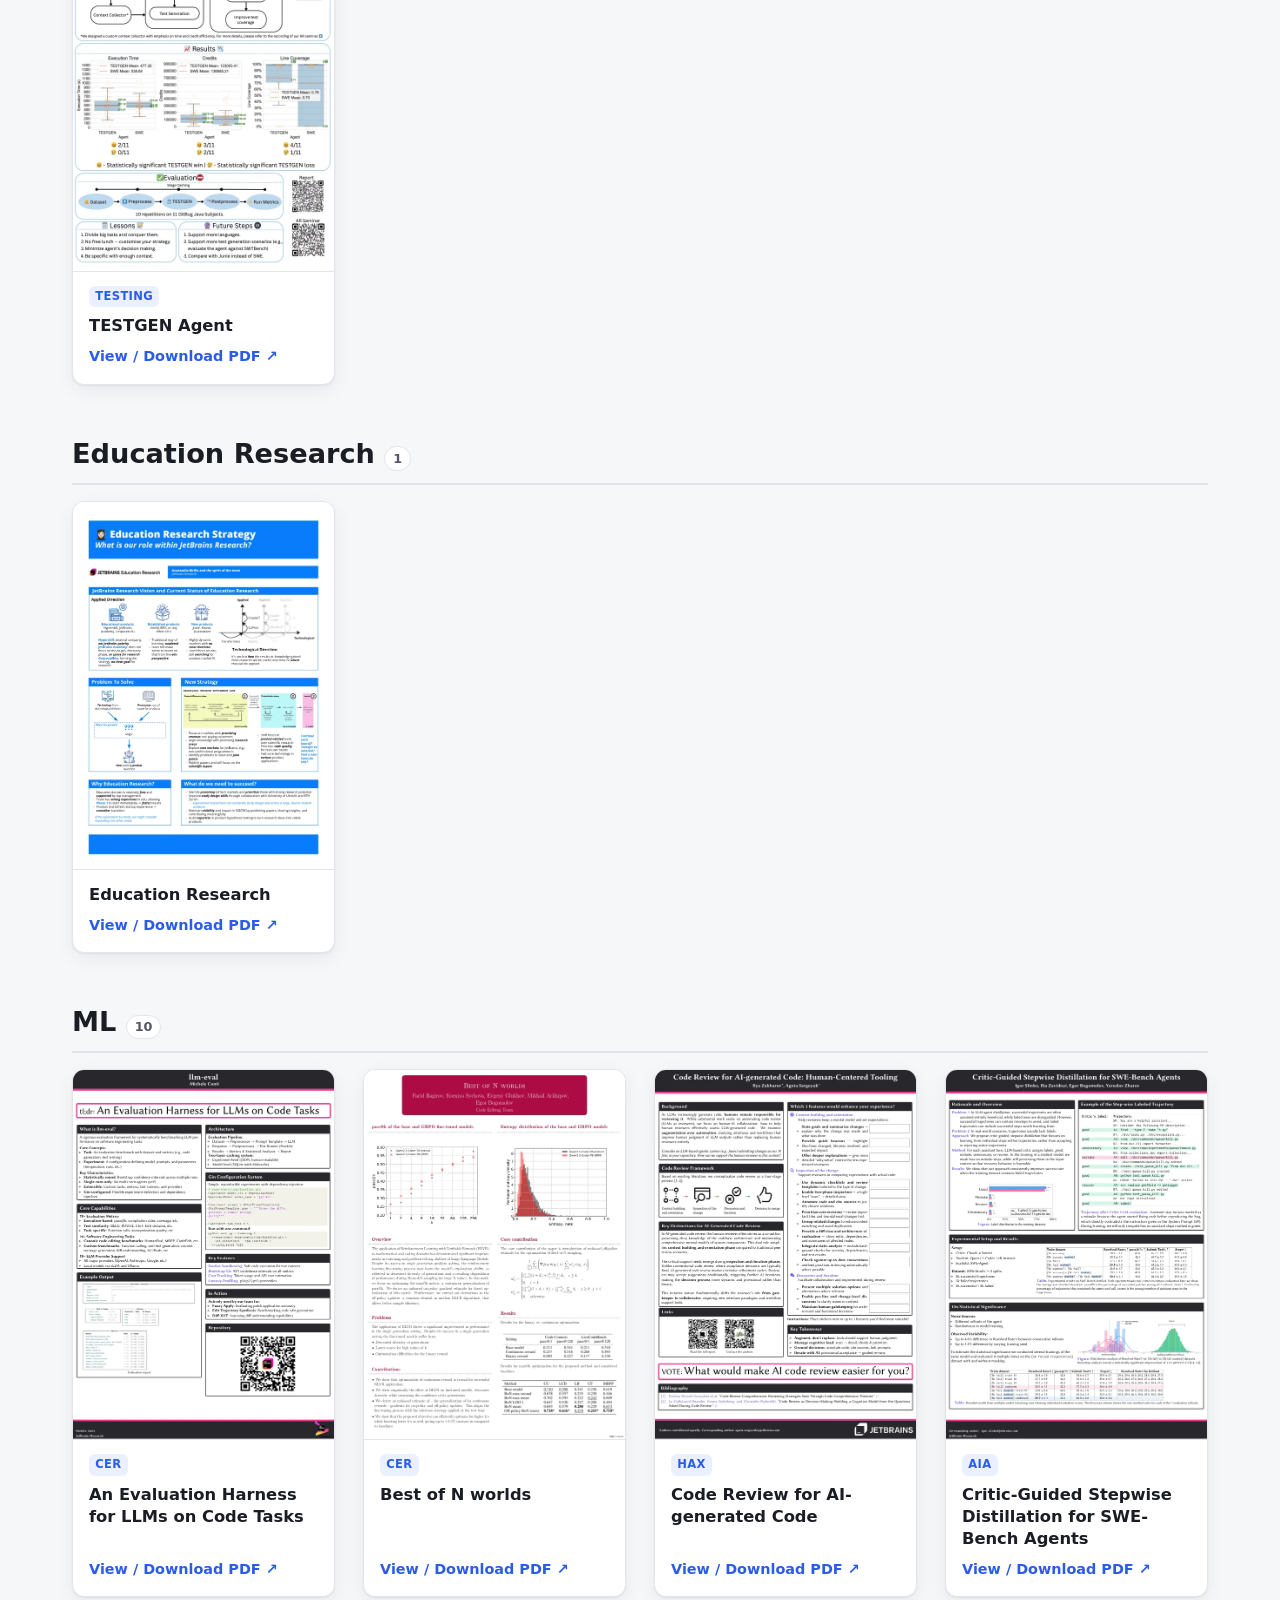
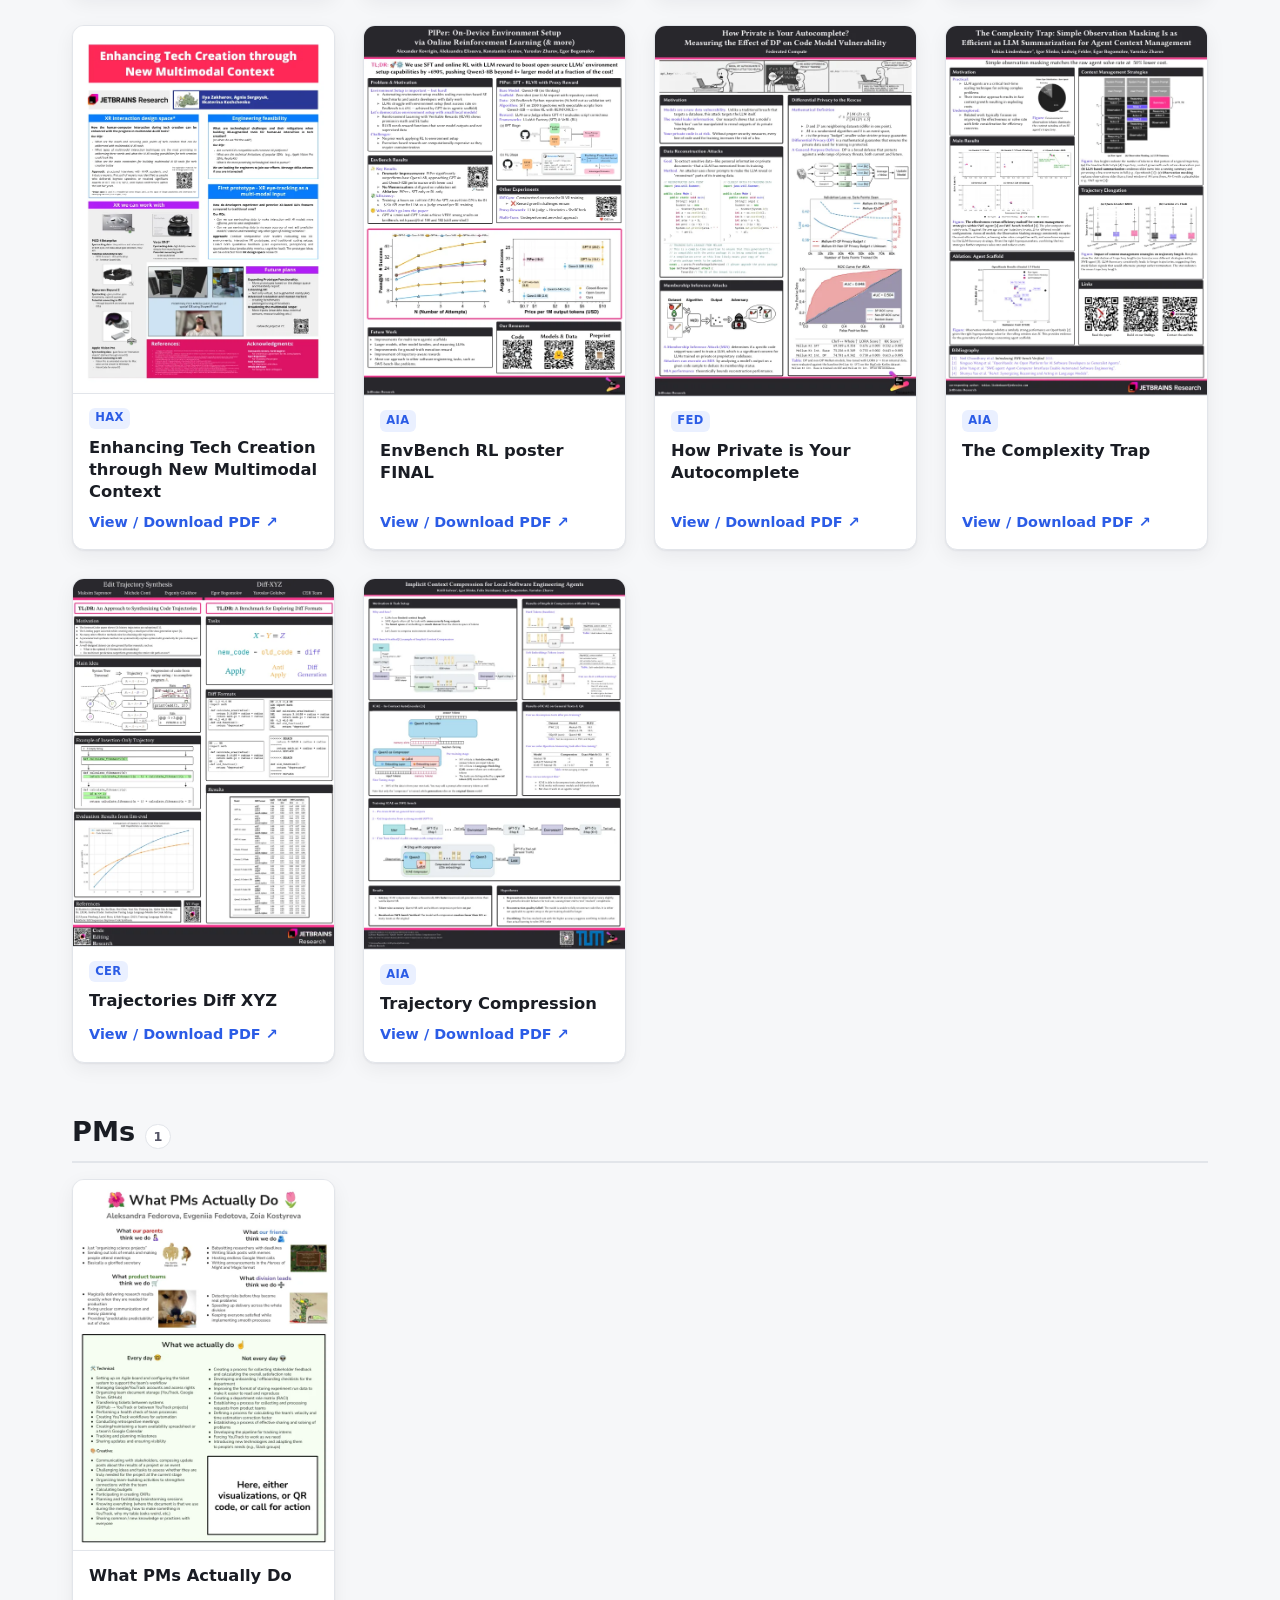
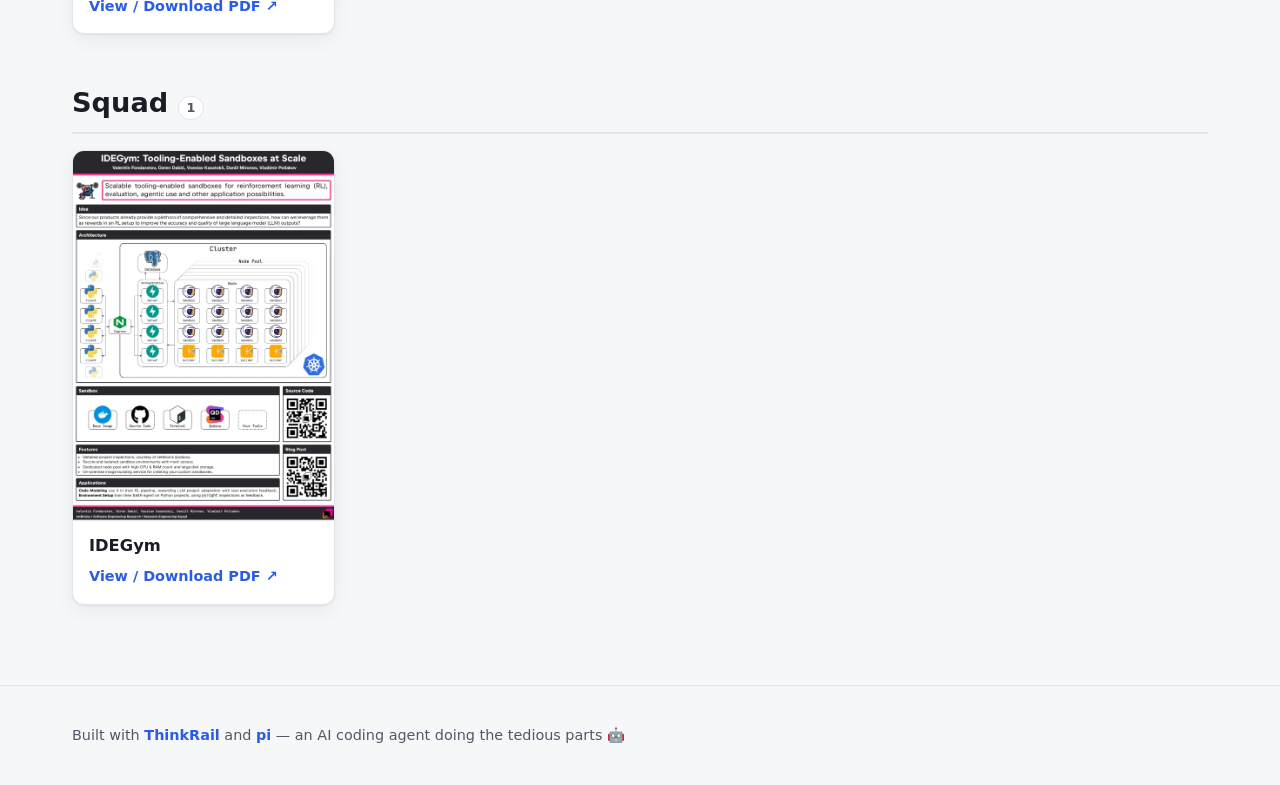
==== commit 1df9cfac: "Random-poster page, branding, footer links, .nojekyll" ====
--- a/index.html
+++ b/index.html
@@ -1,13 +1,13 @@
 <!DOCTYPE html>
 <!-- AUTO-GENERATED by scripts/build-gallery.py — do not edit by hand.
      Edit data/site.json, data/posters.csv, data/teams.csv, styles.css,
-     script.js, or scripts/template.html, then rerun the build script. -->
+     or scripts/template.html, then rerun the build script. -->
 <html lang="en">
 <head>
   <meta charset="utf-8">
   <meta name="viewport" content="width=device-width, initial-scale=1">
-  <title>Poster Showcase</title>
-  <meta name="description" content="One-page research posters">
+  <title>JetBrains SE Research · Poster Session 2025</title>
+  <meta name="description" content="">
   <link rel="stylesheet" href="styles.css">
   <script>document.documentElement.classList.add('js');</script>
 </head>
@@ -15,13 +15,13 @@
   <a class="skip-link" href="#gallery">Skip to posters</a>
   <header class="site-header">
     <div class="wrap">
-      <h1 class="site-title">Poster Showcase</h1>
-      <p class="site-subtitle">One-page research posters</p>
-      <p class="site-intro">Browse the posters below, grouped by team. Click any poster to open the original PDF, or hit “Show me a random poster” for a surprise.</p>
+      <h1 class="site-title">JetBrains SE Research · Poster Session 2025</h1>
+      
+      
       <div class="header-actions">
-        <button type="button" id="random-btn" class="btn btn-primary js-only">
+        <a href="random.html" id="random-link" class="btn btn-primary js-only">
           🎲 Show me a random poster
-        </button>
+        </a>
         <span class="poster-total">22 posters</span>
       </div>
     </div>
@@ -31,7 +31,7 @@
 <section class="team" aria-labelledby="team-ar">
   <h2 class="team-heading" id="team-ar">AR <span class="team-count">9</span></h2>
   <div class="grid">
-<article class="card" id="poster-ar-dpa-analysis-of-agents" tabindex="-1">
+<article class="card" id="poster-ar-dpa-analysis-of-agents">
   <a class="card-media" href="posters/%5BAR%5D%5BDPA%5D%20Analysis%20of%20Agents.pdf" target="_blank" rel="noopener" aria-label="Open PDF: Analysis of Agents"><img src="previews/thumbnails/ar-dpa-analysis-of-agents.webp" width="600" height="849" loading="eager" decoding="async" alt="Poster: Analysis of Agents"></a>
   <div class="card-body">
     <p class="card-badge">DPA</p>
@@ -39,7 +39,7 @@
     <a class="pdf-link" href="posters/%5BAR%5D%5BDPA%5D%20Analysis%20of%20Agents.pdf" target="_blank" rel="noopener" download>View / Download PDF <span aria-hidden="true">&#8599;</span></a>
   </div>
 </article>
-<article class="card" id="poster-ar-testing-benchmark-collection-assistant" tabindex="-1">
+<article class="card" id="poster-ar-testing-benchmark-collection-assistant">
   <a class="card-media" href="posters/%5BAR%5D%5BTesting%5D%20Benchmark%20Collection%20Assistant.pdf" target="_blank" rel="noopener" aria-label="Open PDF: Benchmark Collection Assistant"><img src="previews/thumbnails/ar-testing-benchmark-collection-assistant.webp" width="600" height="425" loading="eager" decoding="async" alt="Poster: Benchmark Collection Assistant"></a>
   <div class="card-body">
     <p class="card-badge">Testing</p>
@@ -47,7 +47,7 @@
     <a class="pdf-link" href="posters/%5BAR%5D%5BTesting%5D%20Benchmark%20Collection%20Assistant.pdf" target="_blank" rel="noopener" download>View / Download PDF <span aria-hidden="true">&#8599;</span></a>
   </div>
 </article>
-<article class="card" id="poster-ar-debugging-enhancing-debugging-experience-with-execution-traces" tabindex="-1">
+<article class="card" id="poster-ar-debugging-enhancing-debugging-experience-with-execution-traces">
   <a class="card-media" href="posters/%5BAR%5D%5BDebugging%5D%20Enhancing%20Debugging%20Experience%20with%20Execution%20Traces.pdf" target="_blank" rel="noopener" aria-label="Open PDF: Enhancing Debugging Experience with Execution Traces"><img src="previews/thumbnails/ar-debugging-enhancing-debugging-experience-with-execution-traces.webp" width="600" height="849" loading="eager" decoding="async" alt="Poster: Enhancing Debugging Experience with Execution Traces"></a>
   <div class="card-body">
     <p class="card-badge">Debugging</p>
@@ -55,7 +55,7 @@
     <a class="pdf-link" href="posters/%5BAR%5D%5BDebugging%5D%20Enhancing%20Debugging%20Experience%20with%20Execution%20Traces.pdf" target="_blank" rel="noopener" download>View / Download PDF <span aria-hidden="true">&#8599;</span></a>
   </div>
 </article>
-<article class="card" id="poster-ar-apr-evaluation-pipeline-for-teamcity-s-ai-build-analyzer" tabindex="-1">
+<article class="card" id="poster-ar-apr-evaluation-pipeline-for-teamcity-s-ai-build-analyzer">
   <a class="card-media" href="posters/%5BAR%5D%5BAPR%5D%20Evaluation%20Pipeline%20for%20TeamCity_s%20AI%20Build%20Analyzer.pdf" target="_blank" rel="noopener" aria-label="Open PDF: Evaluation Pipeline for TeamCity s AI Build Analyzer"><img src="previews/thumbnails/ar-apr-evaluation-pipeline-for-teamcity-s-ai-build-analyzer.webp" width="600" height="850" loading="eager" decoding="async" alt="Poster: Evaluation Pipeline for TeamCity s AI Build Analyzer"></a>
   <div class="card-body">
     <p class="card-badge">APR</p>
@@ -63,7 +63,7 @@
     <a class="pdf-link" href="posters/%5BAR%5D%5BAPR%5D%20Evaluation%20Pipeline%20for%20TeamCity_s%20AI%20Build%20Analyzer.pdf" target="_blank" rel="noopener" download>View / Download PDF <span aria-hidden="true">&#8599;</span></a>
   </div>
 </article>
-<article class="card" id="poster-ar-code-comprehension-exploration-agent" tabindex="-1">
+<article class="card" id="poster-ar-code-comprehension-exploration-agent">
   <a class="card-media" href="posters/%5BAR%5D%5BCode%20Comprehension%5D%20Exploration%20Agent.pdf" target="_blank" rel="noopener" aria-label="Open PDF: Exploration Agent"><img src="previews/thumbnails/ar-code-comprehension-exploration-agent.webp" width="600" height="851" loading="lazy" decoding="async" alt="Poster: Exploration Agent"></a>
   <div class="card-body">
     <p class="card-badge">Code Comprehension</p>
@@ -71,7 +71,7 @@
     <a class="pdf-link" href="posters/%5BAR%5D%5BCode%20Comprehension%5D%20Exploration%20Agent.pdf" target="_blank" rel="noopener" download>View / Download PDF <span aria-hidden="true">&#8599;</span></a>
   </div>
 </article>
-<article class="card" id="poster-ar-dpa-opentelemetry-plugin" tabindex="-1">
+<article class="card" id="poster-ar-dpa-opentelemetry-plugin">
   <a class="card-media" href="posters/%5BAR%5D%5BDPA%5D%20OpenTelemetry%20Plugin.pdf" target="_blank" rel="noopener" aria-label="Open PDF: OpenTelemetry Plugin"><img src="previews/thumbnails/ar-dpa-opentelemetry-plugin.webp" width="600" height="849" loading="lazy" decoding="async" alt="Poster: OpenTelemetry Plugin"></a>
   <div class="card-body">
     <p class="card-badge">DPA</p>
@@ -79,7 +79,7 @@
     <a class="pdf-link" href="posters/%5BAR%5D%5BDPA%5D%20OpenTelemetry%20Plugin.pdf" target="_blank" rel="noopener" download>View / Download PDF <span aria-hidden="true">&#8599;</span></a>
   </div>
 </article>
-<article class="card" id="poster-ar-apr-spectrum-evaluation" tabindex="-1">
+<article class="card" id="poster-ar-apr-spectrum-evaluation">
   <a class="card-media" href="posters/%5BAR%5D%5BAPR%5D%20Spectrum%20Evaluation.pdf" target="_blank" rel="noopener" aria-label="Open PDF: Spectrum Evaluation"><img src="previews/thumbnails/ar-apr-spectrum-evaluation.webp" width="600" height="849" loading="lazy" decoding="async" alt="Poster: Spectrum Evaluation"></a>
   <div class="card-body">
     <p class="card-badge">APR</p>
@@ -87,7 +87,7 @@
     <a class="pdf-link" href="posters/%5BAR%5D%5BAPR%5D%20Spectrum%20Evaluation.pdf" target="_blank" rel="noopener" download>View / Download PDF <span aria-hidden="true">&#8599;</span></a>
   </div>
 </article>
-<article class="card" id="poster-ar-testing-test-repair-agent" tabindex="-1">
+<article class="card" id="poster-ar-testing-test-repair-agent">
   <a class="card-media" href="posters/%5BAR%5D%5BTesting%5D%20Test%20Repair%20Agent.pdf" target="_blank" rel="noopener" aria-label="Open PDF: Test Repair Agent"><img src="previews/thumbnails/ar-testing-test-repair-agent.webp" width="600" height="850" loading="lazy" decoding="async" alt="Poster: Test Repair Agent"></a>
   <div class="card-body">
     <p class="card-badge">Testing</p>
@@ -95,7 +95,7 @@
     <a class="pdf-link" href="posters/%5BAR%5D%5BTesting%5D%20Test%20Repair%20Agent.pdf" target="_blank" rel="noopener" download>View / Download PDF <span aria-hidden="true">&#8599;</span></a>
   </div>
 </article>
-<article class="card" id="poster-ar-testing-testgen-agent" tabindex="-1">
+<article class="card" id="poster-ar-testing-testgen-agent">
   <a class="card-media" href="posters/%5BAR%5D%5BTesting%5D%20TESTGEN%20Agent.pdf" target="_blank" rel="noopener" aria-label="Open PDF: TESTGEN Agent"><img src="previews/thumbnails/ar-testing-testgen-agent.webp" width="600" height="850" loading="lazy" decoding="async" alt="Poster: TESTGEN Agent"></a>
   <div class="card-body">
     <p class="card-badge">Testing</p>
@@ -108,7 +108,7 @@
 <section class="team" aria-labelledby="team-education-research">
   <h2 class="team-heading" id="team-education-research">Education Research <span class="team-count">1</span></h2>
   <div class="grid">
-<article class="card" id="poster-education-research" tabindex="-1">
+<article class="card" id="poster-education-research">
   <a class="card-media" href="posters/%5BEducation%20Research%5D.pdf" target="_blank" rel="noopener" aria-label="Open PDF: Education Research"><img src="previews/thumbnails/education-research.webp" width="600" height="843" loading="lazy" decoding="async" alt="Poster: Education Research"></a>
   <div class="card-body">
     <h3 class="card-title"><a href="posters/%5BEducation%20Research%5D.pdf" target="_blank" rel="noopener">Education Research</a></h3>
@@ -120,7 +120,7 @@
 <section class="team" aria-labelledby="team-ml">
   <h2 class="team-heading" id="team-ml">ML <span class="team-count">10</span></h2>
   <div class="grid">
-<article class="card" id="poster-ml-cer-an-evaluation-harness-for-llms-on-code-tasks" tabindex="-1">
+<article class="card" id="poster-ml-cer-an-evaluation-harness-for-llms-on-code-tasks">
   <a class="card-media" href="posters/%5BML%5D%5BCER%5D%20An%20Evaluation%20Harness%20for%20LLMs%20on%20Code%20Tasks.pdf" target="_blank" rel="noopener" aria-label="Open PDF: An Evaluation Harness for LLMs on Code Tasks"><img src="previews/thumbnails/ml-cer-an-evaluation-harness-for-llms-on-code-tasks.webp" width="600" height="849" loading="lazy" decoding="async" alt="Poster: An Evaluation Harness for LLMs on Code Tasks"></a>
   <div class="card-body">
     <p class="card-badge">CER</p>
@@ -128,7 +128,7 @@
     <a class="pdf-link" href="posters/%5BML%5D%5BCER%5D%20An%20Evaluation%20Harness%20for%20LLMs%20on%20Code%20Tasks.pdf" target="_blank" rel="noopener" download>View / Download PDF <span aria-hidden="true">&#8599;</span></a>
   </div>
 </article>
-<article class="card" id="poster-ml-cer-best-of-n-worlds" tabindex="-1">
+<article class="card" id="poster-ml-cer-best-of-n-worlds">
   <a class="card-media" href="posters/%5BML%5D%5BCER%5D%20Best%20of%20N%20worlds.pdf" target="_blank" rel="noopener" aria-label="Open PDF: Best of N worlds"><img src="previews/thumbnails/ml-cer-best-of-n-worlds.webp" width="600" height="849" loading="lazy" decoding="async" alt="Poster: Best of N worlds"></a>
   <div class="card-body">
     <p class="card-badge">CER</p>
@@ -136,7 +136,7 @@
     <a class="pdf-link" href="posters/%5BML%5D%5BCER%5D%20Best%20of%20N%20worlds.pdf" target="_blank" rel="noopener" download>View / Download PDF <span aria-hidden="true">&#8599;</span></a>
   </div>
 </article>
-<article class="card" id="poster-ml-hax-code-review-for-ai-generated-code" tabindex="-1">
+<article class="card" id="poster-ml-hax-code-review-for-ai-generated-code">
   <a class="card-media" href="posters/%5BML%5D%5BHAX%5D%20Code%20Review%20for%20AI-generated%20Code.pdf" target="_blank" rel="noopener" aria-label="Open PDF: Code Review for AI-generated Code"><img src="previews/thumbnails/ml-hax-code-review-for-ai-generated-code.webp" width="600" height="849" loading="lazy" decoding="async" alt="Poster: Code Review for AI-generated Code"></a>
   <div class="card-body">
     <p class="card-badge">HAX</p>
@@ -144,7 +144,7 @@
     <a class="pdf-link" href="posters/%5BML%5D%5BHAX%5D%20Code%20Review%20for%20AI-generated%20Code.pdf" target="_blank" rel="noopener" download>View / Download PDF <span aria-hidden="true">&#8599;</span></a>
   </div>
 </article>
-<article class="card" id="poster-ml-aia-critic-guided-stepwise-distillation-for-swe-bench-agents" tabindex="-1">
+<article class="card" id="poster-ml-aia-critic-guided-stepwise-distillation-for-swe-bench-agents">
   <a class="card-media" href="posters/%5BML%5D%5BAIA%5D%20Critic-Guided%20Stepwise%20Distillation%20for%20SWE-Bench%20Agents.pdf" target="_blank" rel="noopener" aria-label="Open PDF: Critic-Guided Stepwise Distillation for SWE-Bench Agents"><img src="previews/thumbnails/ml-aia-critic-guided-stepwise-distillation-for-swe-bench-agents.webp" width="600" height="849" loading="lazy" decoding="async" alt="Poster: Critic-Guided Stepwise Distillation for SWE-Bench Agents"></a>
   <div class="card-body">
     <p class="card-badge">AIA</p>
@@ -152,7 +152,7 @@
     <a class="pdf-link" href="posters/%5BML%5D%5BAIA%5D%20Critic-Guided%20Stepwise%20Distillation%20for%20SWE-Bench%20Agents.pdf" target="_blank" rel="noopener" download>View / Download PDF <span aria-hidden="true">&#8599;</span></a>
   </div>
 </article>
-<article class="card" id="poster-ml-hax-enhancing-tech-creation-through-new-multimodal-context" tabindex="-1">
+<article class="card" id="poster-ml-hax-enhancing-tech-creation-through-new-multimodal-context">
   <a class="card-media" href="posters/%5BML%5D%5BHAX%5D%20Enhancing%20Tech%20Creation%20through%20New%20Multimodal%20Context.pdf" target="_blank" rel="noopener" aria-label="Open PDF: Enhancing Tech Creation through New Multimodal Context"><img src="previews/thumbnails/ml-hax-enhancing-tech-creation-through-new-multimodal-context.webp" width="600" height="843" loading="lazy" decoding="async" alt="Poster: Enhancing Tech Creation through New Multimodal Context"></a>
   <div class="card-body">
     <p class="card-badge">HAX</p>
@@ -160,7 +160,7 @@
     <a class="pdf-link" href="posters/%5BML%5D%5BHAX%5D%20Enhancing%20Tech%20Creation%20through%20New%20Multimodal%20Context.pdf" target="_blank" rel="noopener" download>View / Download PDF <span aria-hidden="true">&#8599;</span></a>
   </div>
 </article>
-<article class="card" id="poster-ml-aia-envbench-rl-poster-final-1" tabindex="-1">
+<article class="card" id="poster-ml-aia-envbench-rl-poster-final-1">
   <a class="card-media" href="posters/%5BML%5D%5BAIA%5D%20EnvBench_RL_poster_FINAL%20%281%29.pdf" target="_blank" rel="noopener" aria-label="Open PDF: EnvBench RL poster FINAL"><img src="previews/thumbnails/ml-aia-envbench-rl-poster-final-1.webp" width="600" height="849" loading="lazy" decoding="async" alt="Poster: EnvBench RL poster FINAL"></a>
   <div class="card-body">
     <p class="card-badge">AIA</p>
@@ -168,7 +168,7 @@
     <a class="pdf-link" href="posters/%5BML%5D%5BAIA%5D%20EnvBench_RL_poster_FINAL%20%281%29.pdf" target="_blank" rel="noopener" download>View / Download PDF <span aria-hidden="true">&#8599;</span></a>
   </div>
 </article>
-<article class="card" id="poster-ml-fed-how-private-is-your-autocomplete" tabindex="-1">
+<article class="card" id="poster-ml-fed-how-private-is-your-autocomplete">
   <a class="card-media" href="posters/%5BML%5D%5BFED%5D%20How%20Private%20is%20Your%20Autocomplete_.pdf" target="_blank" rel="noopener" aria-label="Open PDF: How Private is Your Autocomplete"><img src="previews/thumbnails/ml-fed-how-private-is-your-autocomplete.webp" width="600" height="850" loading="lazy" decoding="async" alt="Poster: How Private is Your Autocomplete"></a>
   <div class="card-body">
     <p class="card-badge">FED</p>
@@ -176,7 +176,7 @@
     <a class="pdf-link" href="posters/%5BML%5D%5BFED%5D%20How%20Private%20is%20Your%20Autocomplete_.pdf" target="_blank" rel="noopener" download>View / Download PDF <span aria-hidden="true">&#8599;</span></a>
   </div>
 </article>
-<article class="card" id="poster-ml-aia-the-complexity-trap" tabindex="-1">
+<article class="card" id="poster-ml-aia-the-complexity-trap">
   <a class="card-media" href="posters/%5BML%5D%5BAIA%5D%20The%20Complexity%20Trap.pdf" target="_blank" rel="noopener" aria-label="Open PDF: The Complexity Trap"><img src="previews/thumbnails/ml-aia-the-complexity-trap.webp" width="600" height="849" loading="lazy" decoding="async" alt="Poster: The Complexity Trap"></a>
   <div class="card-body">
     <p class="card-badge">AIA</p>
@@ -184,7 +184,7 @@
     <a class="pdf-link" href="posters/%5BML%5D%5BAIA%5D%20The%20Complexity%20Trap.pdf" target="_blank" rel="noopener" download>View / Download PDF <span aria-hidden="true">&#8599;</span></a>
   </div>
 </article>
-<article class="card" id="poster-ml-cer-trajectories-diff-xyz" tabindex="-1">
+<article class="card" id="poster-ml-cer-trajectories-diff-xyz">
   <a class="card-media" href="posters/%5BML%5D%5BCER%5D%20Trajectories_Diff_XYZ.pdf" target="_blank" rel="noopener" aria-label="Open PDF: Trajectories Diff XYZ"><img src="previews/thumbnails/ml-cer-trajectories-diff-xyz.webp" width="600" height="843" loading="lazy" decoding="async" alt="Poster: Trajectories Diff XYZ"></a>
   <div class="card-body">
     <p class="card-badge">CER</p>
@@ -192,7 +192,7 @@
     <a class="pdf-link" href="posters/%5BML%5D%5BCER%5D%20Trajectories_Diff_XYZ.pdf" target="_blank" rel="noopener" download>View / Download PDF <span aria-hidden="true">&#8599;</span></a>
   </div>
 </article>
-<article class="card" id="poster-ml-aia-trajectory-compression" tabindex="-1">
+<article class="card" id="poster-ml-aia-trajectory-compression">
   <a class="card-media" href="posters/%5BML%5D%5BAIA%5D%20Trajectory_Compression.pdf" target="_blank" rel="noopener" aria-label="Open PDF: Trajectory Compression"><img src="previews/thumbnails/ml-aia-trajectory-compression.webp" width="600" height="850" loading="lazy" decoding="async" alt="Poster: Trajectory Compression"></a>
   <div class="card-body">
     <p class="card-badge">AIA</p>
@@ -205,7 +205,7 @@
 <section class="team" aria-labelledby="team-pms">
   <h2 class="team-heading" id="team-pms">PMs <span class="team-count">1</span></h2>
   <div class="grid">
-<article class="card" id="poster-pms-what-pms-actually-do" tabindex="-1">
+<article class="card" id="poster-pms-what-pms-actually-do">
   <a class="card-media" href="posters/%5BPMs%5D%20What%20PMs%20Actually%20Do.pdf" target="_blank" rel="noopener" aria-label="Open PDF: What PMs Actually Do"><img src="previews/thumbnails/pms-what-pms-actually-do.webp" width="600" height="850" loading="lazy" decoding="async" alt="Poster: What PMs Actually Do"></a>
   <div class="card-body">
     <h3 class="card-title"><a href="posters/%5BPMs%5D%20What%20PMs%20Actually%20Do.pdf" target="_blank" rel="noopener">What PMs Actually Do</a></h3>
@@ -217,7 +217,7 @@
 <section class="team" aria-labelledby="team-squad">
   <h2 class="team-heading" id="team-squad">Squad <span class="team-count">1</span></h2>
   <div class="grid">
-<article class="card" id="poster-squad-idegym" tabindex="-1">
+<article class="card" id="poster-squad-idegym">
   <a class="card-media" href="posters/%5BSquad%5D%20IDEGym.pdf" target="_blank" rel="noopener" aria-label="Open PDF: IDEGym"><img src="previews/thumbnails/squad-idegym.webp" width="600" height="849" loading="lazy" decoding="async" alt="Poster: IDEGym"></a>
   <div class="card-body">
     <h3 class="card-title"><a href="posters/%5BSquad%5D%20IDEGym.pdf" target="_blank" rel="noopener">IDEGym</a></h3>
@@ -230,10 +230,8 @@
 
   <footer class="site-footer">
     <div class="wrap">
-      <p>Generated with scripts/build-gallery.py — edit data/site.json to change this text.</p>
+      <p>Built with <a href="https://thinkrail.ai" target="_blank" rel="noopener">ThinkRail</a> and <a href="https://pi.dev" target="_blank" rel="noopener">pi</a> — an AI coding agent doing the tedious parts 🤖</p>
     </div>
   </footer>
-
-  <script src="script.js" defer></script>
 </body>
 </html>
--- a/styles.css
+++ b/styles.css
@@ -65,7 +65,7 @@
 .js .js-only { display: inline-flex; align-items: center; gap: .4em; }
 
 /* Sections */
-.team { margin-block: clamp(28px, 5vw, 48px); scroll-margin-top: 1rem; }
+.team { margin-block: clamp(28px, 5vw, 48px); }
 .team-heading {
   font-size: clamp(1.3rem, 3vw, 1.7rem); margin: 0 0 1rem;
   padding-bottom: .5rem; border-bottom: 2px solid var(--line);
@@ -124,24 +124,63 @@
   outline: 3px solid var(--brand); outline-offset: 2px; border-radius: 4px;
 }
 
-/* Random-poster highlight */
-.card.is-highlighted { animation: poster-pop 1.8s ease; }
-@keyframes poster-pop {
-  0%   { box-shadow: 0 0 0 0 rgba(255, 213, 74, 0); }
-  15%  { box-shadow: 0 0 0 6px rgba(255, 213, 74, .9); transform: translateY(-3px); }
-  100% { box-shadow: 0 0 0 0 rgba(255, 213, 74, 0); }
+/* Random-poster viewer page (random.html) */
+.viewer-main { padding-block: clamp(20px, 4vw, 40px); }
+.viewer-controls {
+  display: flex; flex-wrap: wrap; gap: .75rem; align-items: center;
+  margin-bottom: clamp(16px, 3vw, 28px);
 }
-.card.is-highlighted { outline: 3px solid var(--highlight); outline-offset: 2px; }
+.viewer-controls .spacer { flex: 1; }
+.btn-secondary {
+  background: var(--surface); color: var(--ink); border-color: var(--line);
+  box-shadow: var(--shadow);
+}
+.btn-secondary:hover { transform: translateY(-1px); background: #fbfbfd; }
+
+.poster-stage {
+  display: grid; gap: clamp(18px, 3vw, 36px);
+  grid-template-columns: minmax(0, 1.6fr) minmax(240px, 1fr);
+  align-items: start;
+}
+@media (max-width: 760px) { .poster-stage { grid-template-columns: 1fr; } }
+
+.poster-figure {
+  margin: 0; background: var(--surface); border: 1px solid var(--line);
+  border-radius: var(--radius); box-shadow: var(--shadow); padding: 10px;
+  line-height: 0;
+}
+.poster-figure img {
+  width: 100%; height: auto; max-height: 82vh; object-fit: contain;
+  display: block; border-radius: 6px;
+}
+/* Visible focus when the viewer moves focus to the poster (programmatic focus,
+   so :focus rather than :focus-visible). */
+.poster-figure { scroll-margin-top: 1rem; }
+.poster-figure:focus { outline: 3px solid var(--brand); outline-offset: 3px; }
+.poster-figure:focus:not(:focus-visible) { outline: 3px solid var(--brand); }
+.poster-meta { position: sticky; top: 1rem; display: flex; flex-direction: column; gap: .75rem; }
+.poster-meta .card-badge { font-size: .8rem; }
+.poster-meta h2 { margin: 0; font-size: clamp(1.3rem, 3vw, 1.9rem); line-height: 1.25; }
+.poster-meta .card-authors, .poster-meta .card-desc { font-size: 1rem; }
+.poster-meta .team-name { color: var(--ink-soft); font-size: .95rem; margin: 0; }
+.poster-meta .pdf-link { font-size: 1rem; margin-top: .25rem; }
+
+.poster-fade { animation: poster-fade .28s ease; }
+@keyframes poster-fade { from { opacity: 0; transform: translateY(6px); } to { opacity: 1; transform: none; } }
+
+.viewer-empty { padding: 3rem 0; color: var(--ink-soft); }
 
 /* Footer */
 .site-footer {
   margin-top: clamp(40px, 8vw, 80px); border-top: 1px solid var(--line);
   padding-block: 24px; color: var(--ink-soft); font-size: .9rem;
 }
+.site-footer a { color: var(--brand); text-decoration: none; font-weight: 600; }
+.site-footer a:hover { text-decoration: underline; }
 
 /* Reduced motion */
 @media (prefers-reduced-motion: reduce) {
   html { scroll-behavior: auto; }
-  .card, .btn { transition: none; }
-  .card.is-highlighted { animation: none; }
+  .card, .btn, .poster-stage img { transition: none; }
+  .poster-fade { animation: none !important; }
 }
